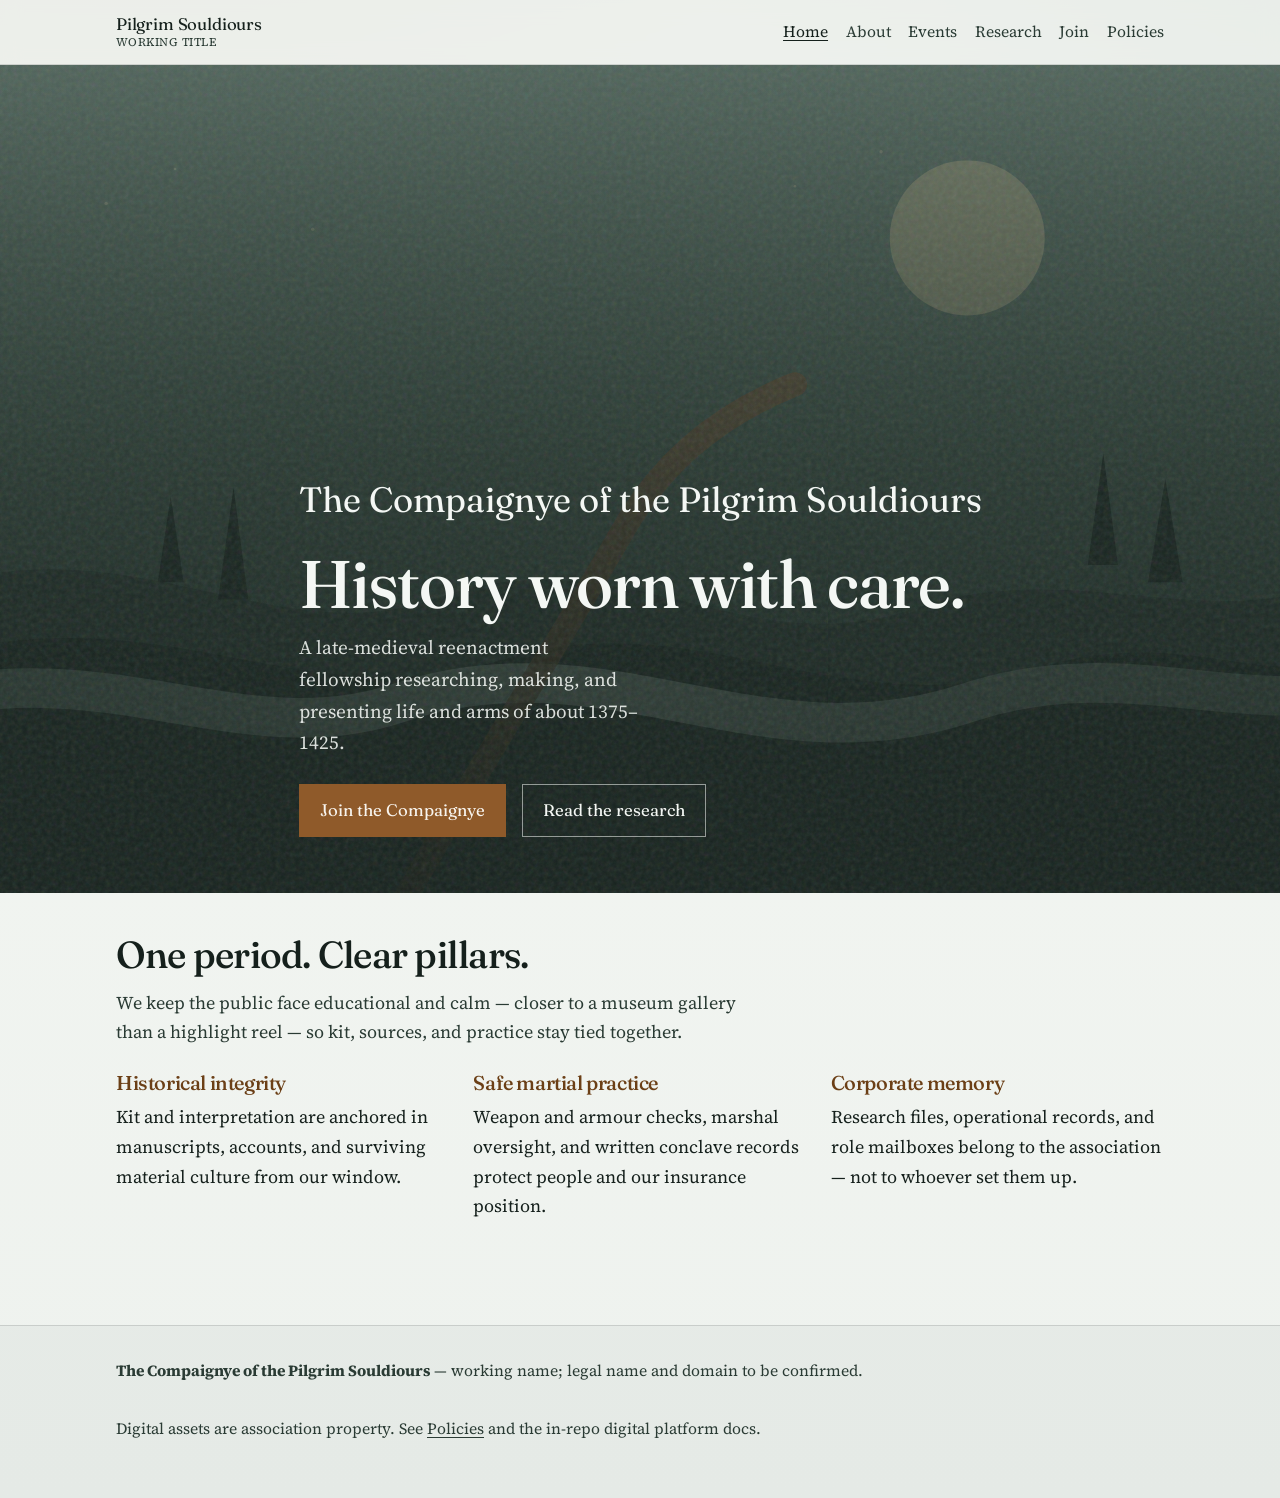
==== index.html @ b8f185d5 "Initial scaffold for Pilgrim Souldiours public site and digital platform. Adds a museum-style static" ====
<!DOCTYPE html>
<html lang="en-AU">
<head>
  <meta charset="utf-8">
  <meta name="viewport" content="width=device-width, initial-scale=1">
  <title>The Compaignye of the Pilgrim Souldiours</title>
  <meta name="description" content="Late medieval living history focused on 1375–1425. Historical integrity, safe martial practice, and a shared research library.">
  <link rel="preconnect" href="https://fonts.googleapis.com">
  <link rel="preconnect" href="https://fonts.gstatic.com" crossorigin>
  <link href="https://fonts.googleapis.com/css2?family=Fraunces:opsz,wght@9..144,500;9..144,600&family=Source+Serif+4:opsz,wght@8..60,400;8..60,600&display=swap" rel="stylesheet">
  <link rel="stylesheet" href="assets/css/styles.css">
</head>
<body>
  <header class="site-header">
    <div class="nav-inner">
      <a class="brand" href="index.html">Pilgrim Souldiours<span>Working title</span></a>
      <button class="nav-toggle" type="button" aria-expanded="false" aria-controls="site-nav">Menu</button>
      <nav class="site-nav" id="site-nav" aria-label="Primary">
        <a href="index.html" aria-current="page">Home</a>
        <a href="about.html">About</a>
        <a href="events.html">Events</a>
        <a href="research.html">Research</a>
        <a href="join.html">Join</a>
        <a href="policies.html">Policies</a>
      </nav>
    </div>
  </header>

  <main>
    <section class="hero" aria-label="Introduction">
      <div class="hero-media" role="img" aria-label="Stylised dusk landscape of road and river"></div>
      <div class="hero-grain" aria-hidden="true"></div>
      <div class="hero-content">
        <p class="brand-mark">The Compaignye of the Pilgrim Souldiours</p>
        <h1>History worn with care.</h1>
        <p class="lede">A late-medieval reenactment fellowship researching, making, and presenting life and arms of about 1375–1425.</p>
        <div class="cta-row">
          <a class="button button-primary" href="join.html">Join the Compaignye</a>
          <a class="button button-ghost" href="research.html">Read the research</a>
        </div>
      </div>
    </section>

    <section class="section">
      <h2>One period. Clear pillars.</h2>
      <p class="section-intro">We keep the public face educational and calm — closer to a museum gallery than a highlight reel — so kit, sources, and practice stay tied together.</p>
      <div class="pillars">
        <article class="pillar">
          <h3>Historical integrity</h3>
          <p>Kit and interpretation are anchored in manuscripts, accounts, and surviving material culture from our window.</p>
        </article>
        <article class="pillar">
          <h3>Safe martial practice</h3>
          <p>Weapon and armour checks, marshal oversight, and written conclave records protect people and our insurance position.</p>
        </article>
        <article class="pillar">
          <h3>Corporate memory</h3>
          <p>Research files, operational records, and role mailboxes belong to the association — not to whoever set them up.</p>
        </article>
      </div>
    </section>
  </main>

  <footer class="site-footer">
    <div class="footer-inner">
      <p><strong>The Compaignye of the Pilgrim Souldiours</strong> — working name; legal name and domain to be confirmed.</p>
      <p>Digital assets are association property. See <a href="policies.html">Policies</a> and the in-repo digital platform docs.</p>
    </div>
  </footer>
  <script src="assets/js/nav.js"></script>
</body>
</html>
---- assets/css/styles.css ----
/* The Compaignye of the Pilgrim Souldiours — public site */

:root {
  --ink: #15201c;
  --ink-soft: #2a3b34;
  --mist: #c5cfc8;
  --field: #e6ece8;
  --parchment: #f2f5f1;
  --copper: #8f5a2a;
  --copper-deep: #6b3f16;
  --sage: #4a6b5a;
  --line: rgba(21, 32, 28, 0.14);
  --shadow: rgba(21, 32, 28, 0.18);
  --font-display: "Fraunces", "Palatino Linotype", Palatino, serif;
  --font-body: "Source Serif 4", "Iowan Old Style", "Palatino Linotype", Palatino, serif;
  --max: 68rem;
  --ease: cubic-bezier(0.22, 1, 0.36, 1);
}

*,
*::before,
*::after {
  box-sizing: border-box;
}

html {
  scroll-behavior: smooth;
}

body {
  margin: 0;
  color: var(--ink);
  font-family: var(--font-body);
  font-size: 1.125rem;
  line-height: 1.65;
  background:
    radial-gradient(ellipse 120% 80% at 10% -10%, rgba(143, 90, 42, 0.12), transparent 55%),
    radial-gradient(ellipse 90% 60% at 100% 0%, rgba(74, 107, 90, 0.16), transparent 50%),
    linear-gradient(180deg, #d8e0da 0%, var(--parchment) 38%, #eef2ee 100%);
  min-height: 100vh;
}

img {
  max-width: 100%;
  display: block;
}

a {
  color: var(--copper-deep);
  text-underline-offset: 0.18em;
}

a:hover {
  color: var(--ink);
}

h1,
h2,
h3 {
  font-family: var(--font-display);
  font-weight: 500;
  line-height: 1.15;
  letter-spacing: -0.02em;
}

h1 {
  font-size: clamp(2.4rem, 6vw, 4.2rem);
  margin: 0 0 0.6rem;
}

h2 {
  font-size: clamp(1.7rem, 3.5vw, 2.35rem);
  margin: 0 0 0.75rem;
}

h3 {
  font-size: 1.25rem;
  margin: 0 0 0.5rem;
}

p {
  margin: 0 0 1rem;
}

.site-header {
  position: sticky;
  top: 0;
  z-index: 20;
  backdrop-filter: blur(10px);
  background: rgba(242, 245, 241, 0.82);
  border-bottom: 1px solid var(--line);
}

.nav-inner {
  max-width: var(--max);
  margin: 0 auto;
  padding: 0.85rem 1.25rem;
  display: flex;
  align-items: center;
  justify-content: space-between;
  gap: 1rem;
}

.brand {
  font-family: var(--font-display);
  font-size: 1.05rem;
  color: var(--ink);
  text-decoration: none;
  letter-spacing: -0.01em;
  max-width: 14rem;
  line-height: 1.2;
}

.brand span {
  display: block;
  font-size: 0.72rem;
  font-family: var(--font-body);
  color: var(--ink-soft);
  letter-spacing: 0.04em;
  text-transform: uppercase;
  margin-top: 0.15rem;
}

.nav-toggle {
  display: none;
  border: 1px solid var(--line);
  background: transparent;
  color: var(--ink);
  padding: 0.4rem 0.7rem;
  font: inherit;
  cursor: pointer;
}

.site-nav {
  display: flex;
  flex-wrap: wrap;
  gap: 0.35rem 1.1rem;
}

.site-nav a {
  color: var(--ink-soft);
  text-decoration: none;
  font-size: 0.98rem;
}

.site-nav a:hover,
.site-nav a[aria-current="page"] {
  color: var(--ink);
  text-decoration: underline;
}

.hero {
  position: relative;
  min-height: min(92vh, 52rem);
  display: grid;
  align-items: end;
  overflow: hidden;
  isolation: isolate;
}

.hero-media {
  position: absolute;
  inset: 0;
  z-index: -2;
  background:
    linear-gradient(180deg, rgba(21, 32, 28, 0.15) 0%, rgba(21, 32, 28, 0.55) 55%, rgba(21, 32, 28, 0.82) 100%),
    url("../images/hero-field.svg") center / cover no-repeat,
    #2a3b34;
  transform: scale(1.04);
  animation: hero-drift 18s var(--ease) infinite alternate;
}

.hero-grain {
  position: absolute;
  inset: 0;
  z-index: -1;
  opacity: 0.22;
  background-image: url("data:image/svg+xml,%3Csvg viewBox='0 0 200 200' xmlns='http://www.w3.org/2000/svg'%3E%3Cfilter id='n'%3E%3CfeTurbulence type='fractalNoise' baseFrequency='0.85' numOctaves='3' stitchTiles='stitch'/%3E%3C/filter%3E%3Crect width='100%25' height='100%25' filter='url(%23n)' opacity='0.55'/%3E%3C/svg%3E");
  pointer-events: none;
}

.hero-content {
  max-width: var(--max);
  margin: 0 auto;
  padding: 5rem 1.25rem 3.5rem;
  color: #f4f7f4;
}

.hero-content .brand-mark {
  font-family: var(--font-display);
  font-size: clamp(1.6rem, 3.2vw, 2.2rem);
  margin: 0 0 1rem;
  opacity: 0;
  animation: rise 0.9s var(--ease) 0.15s forwards;
}

.hero-content h1 {
  max-width: 16ch;
  opacity: 0;
  animation: rise 0.9s var(--ease) 0.3s forwards;
}

.hero-content .lede {
  max-width: 34ch;
  font-size: 1.2rem;
  color: rgba(244, 247, 244, 0.88);
  opacity: 0;
  animation: rise 0.9s var(--ease) 0.45s forwards;
}

.cta-row {
  display: flex;
  flex-wrap: wrap;
  gap: 0.75rem 1rem;
  margin-top: 1.6rem;
  opacity: 0;
  animation: rise 0.9s var(--ease) 0.6s forwards;
}

.button {
  display: inline-block;
  padding: 0.7rem 1.25rem;
  border: 1px solid transparent;
  text-decoration: none;
  font-family: var(--font-display);
  font-size: 1.05rem;
  transition: transform 0.25s var(--ease), background 0.25s var(--ease), color 0.25s var(--ease);
}

.button:hover {
  transform: translateY(-2px);
}

.button-primary {
  background: var(--copper);
  color: #f8f4ee;
}

.button-primary:hover {
  background: #a46830;
  color: #fff;
}

.button-ghost {
  border-color: rgba(244, 247, 244, 0.55);
  color: #f4f7f4;
}

.button-ghost:hover {
  background: rgba(244, 247, 244, 0.1);
  color: #fff;
}

.page-hero {
  max-width: var(--max);
  margin: 0 auto;
  padding: 3.5rem 1.25rem 1.5rem;
}

.page-hero h1 {
  max-width: 18ch;
}

.page-hero .lede {
  max-width: 42ch;
  color: var(--ink-soft);
  font-size: 1.2rem;
}

.section {
  max-width: var(--max);
  margin: 0 auto;
  padding: 2.5rem 1.25rem;
}

.section + .section {
  border-top: 1px solid var(--line);
}

.section-intro {
  max-width: 40rem;
  color: var(--ink-soft);
}

.split {
  display: grid;
  gap: 2rem;
}

@media (min-width: 800px) {
  .split {
    grid-template-columns: 1.1fr 0.9fr;
    align-items: start;
  }
}

.timeline {
  list-style: none;
  margin: 0;
  padding: 0;
  border-left: 2px solid var(--mist);
}

.timeline li {
  position: relative;
  padding: 0 0 1.5rem 1.25rem;
}

.timeline li::before {
  content: "";
  position: absolute;
  left: -0.4rem;
  top: 0.35rem;
  width: 0.65rem;
  height: 0.65rem;
  border-radius: 50%;
  background: var(--copper);
}

.timeline strong {
  display: block;
  font-family: var(--font-display);
  font-weight: 500;
  margin-bottom: 0.25rem;
}

.research-list {
  list-style: none;
  margin: 0;
  padding: 0;
  display: grid;
  gap: 1.5rem;
}

.research-list li {
  padding-top: 1.25rem;
  border-top: 1px solid var(--line);
}

.research-list h3 {
  font-size: 1.4rem;
}

.research-list .source {
  font-size: 0.95rem;
  color: var(--sage);
  font-style: italic;
}

.event-list {
  list-style: none;
  margin: 0;
  padding: 0;
}

.event-list li {
  display: grid;
  gap: 0.35rem 1.5rem;
  padding: 1.25rem 0;
  border-top: 1px solid var(--line);
}

@media (min-width: 700px) {
  .event-list li {
    grid-template-columns: 8rem 1fr;
  }
}

.event-date {
  font-family: var(--font-display);
  color: var(--copper-deep);
  letter-spacing: 0.02em;
}

.form-note {
  background: rgba(74, 107, 90, 0.08);
  border-left: 3px solid var(--sage);
  padding: 1rem 1.15rem;
  margin: 1.5rem 0;
}

.contact-list {
  list-style: none;
  margin: 1.5rem 0 0;
  padding: 0;
}

.contact-list li {
  padding: 0.75rem 0;
  border-top: 1px solid var(--line);
}

.contact-list strong {
  display: block;
  font-family: var(--font-display);
  font-weight: 500;
}

.site-footer {
  margin-top: 3rem;
  border-top: 1px solid var(--line);
  background: rgba(21, 32, 28, 0.04);
}

.footer-inner {
  max-width: var(--max);
  margin: 0 auto;
  padding: 2rem 1.25rem 2.5rem;
  display: grid;
  gap: 1rem;
  color: var(--ink-soft);
  font-size: 0.98rem;
}

.footer-inner a {
  color: var(--ink-soft);
}

.muted {
  color: var(--ink-soft);
}

.pillars {
  display: grid;
  gap: 1.5rem;
  margin-top: 1.5rem;
}

@media (min-width: 700px) {
  .pillars {
    grid-template-columns: repeat(3, 1fr);
  }
}

.pillar h3 {
  color: var(--copper-deep);
}

@keyframes rise {
  from {
    opacity: 0;
    transform: translateY(1.1rem);
  }
  to {
    opacity: 1;
    transform: translateY(0);
  }
}

@keyframes hero-drift {
  from {
    transform: scale(1.04) translate3d(0, 0, 0);
  }
  to {
    transform: scale(1.08) translate3d(-1.5%, -1%, 0);
  }
}

@media (max-width: 760px) {
  .nav-toggle {
    display: inline-block;
  }

  .site-nav {
    display: none;
    width: 100%;
    flex-direction: column;
    padding-bottom: 0.5rem;
  }

  .site-header.is-open .site-nav {
    display: flex;
  }

  .nav-inner {
    flex-wrap: wrap;
  }
}

@media (prefers-reduced-motion: reduce) {
  *,
  *::before,
  *::after {
    animation: none !important;
    transition: none !important;
  }

  .hero-media {
    transform: none;
  }

  .hero-content .brand-mark,
  .hero-content h1,
  .hero-content .lede,
  .cta-row {
    opacity: 1;
  }
}
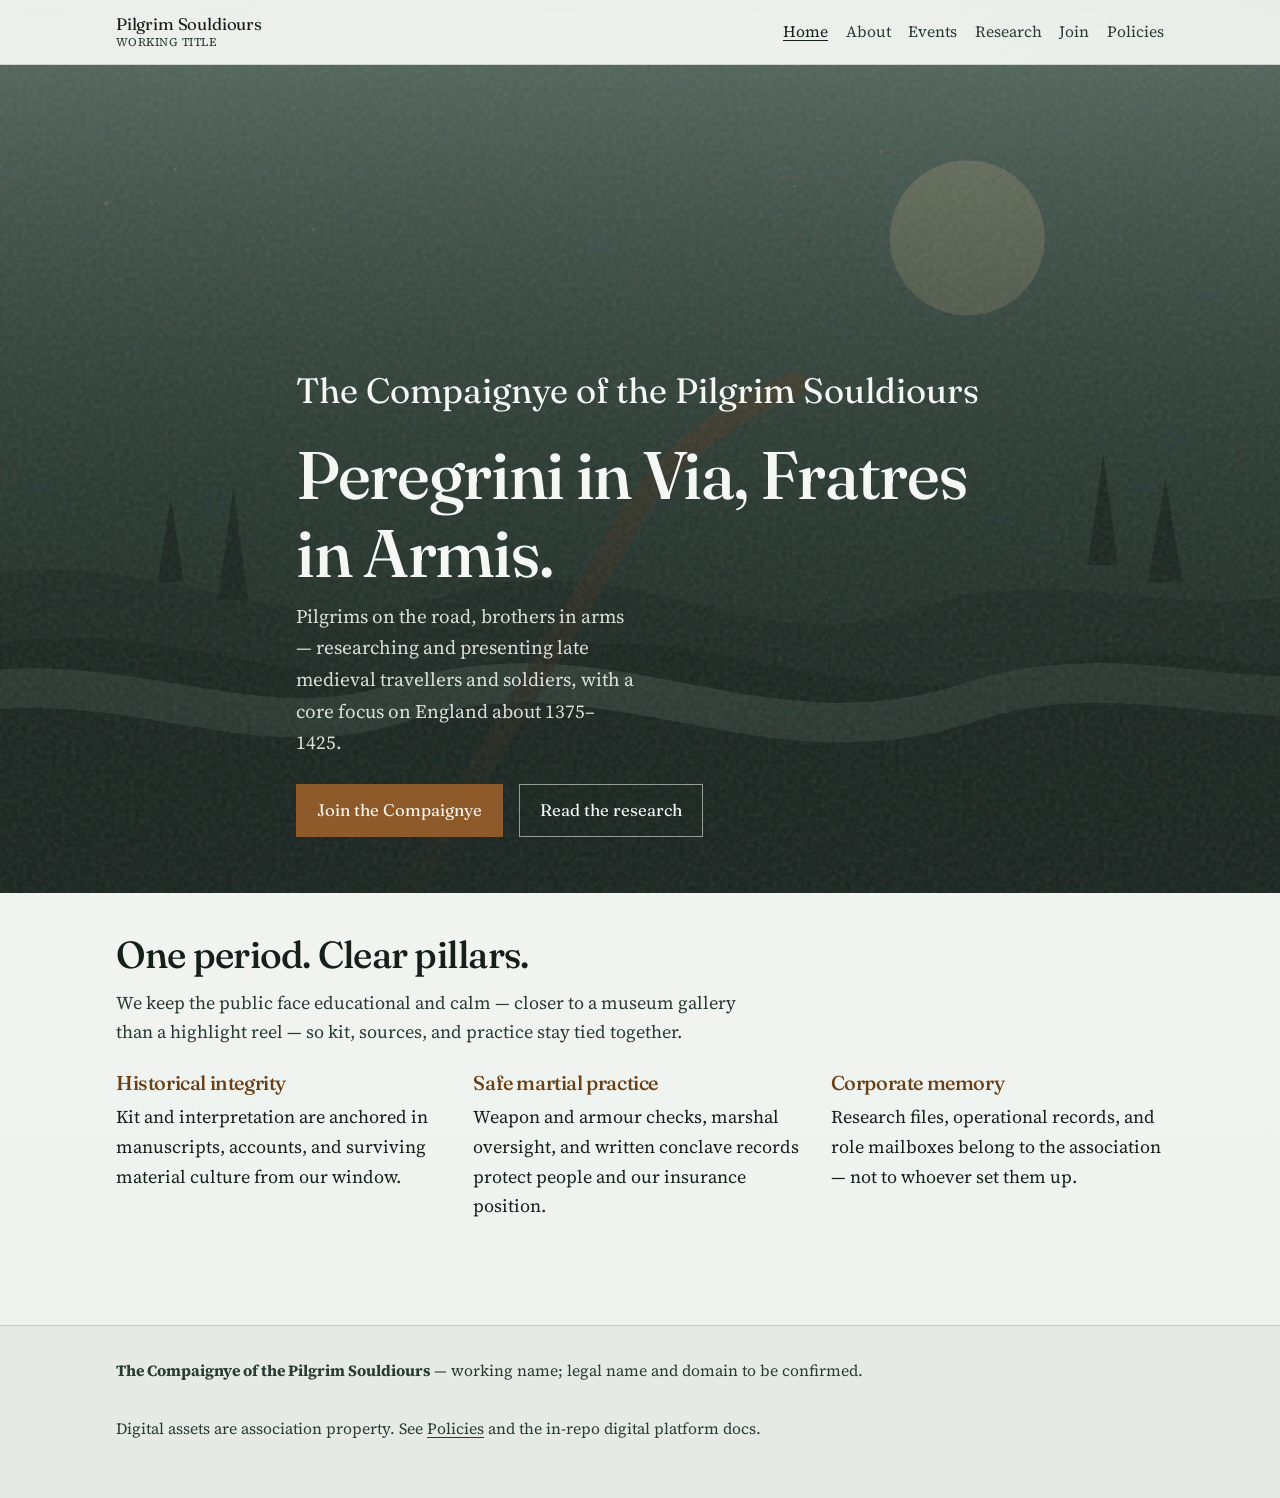
==== commit d8ca6d14: "Lodge foundational charter, rules, and by-law drafts in the repo. Wire Policies and About to the PDF" ====
--- a/index.html
+++ b/index.html
@@ -32,8 +32,8 @@
       <div class="hero-grain" aria-hidden="true"></div>
       <div class="hero-content">
         <p class="brand-mark">The Compaignye of the Pilgrim Souldiours</p>
-        <h1>History worn with care.</h1>
-        <p class="lede">A late-medieval reenactment fellowship researching, making, and presenting life and arms of about 1375–1425.</p>
+        <h1>Peregrini in Via, Fratres in Armis.</h1>
+        <p class="lede">Pilgrims on the road, brothers in arms — researching and presenting late medieval travellers and soldiers, with a core focus on England about 1375–1425.</p>
         <div class="cta-row">
           <a class="button button-primary" href="join.html">Join the Compaignye</a>
           <a class="button button-ghost" href="research.html">Read the research</a>
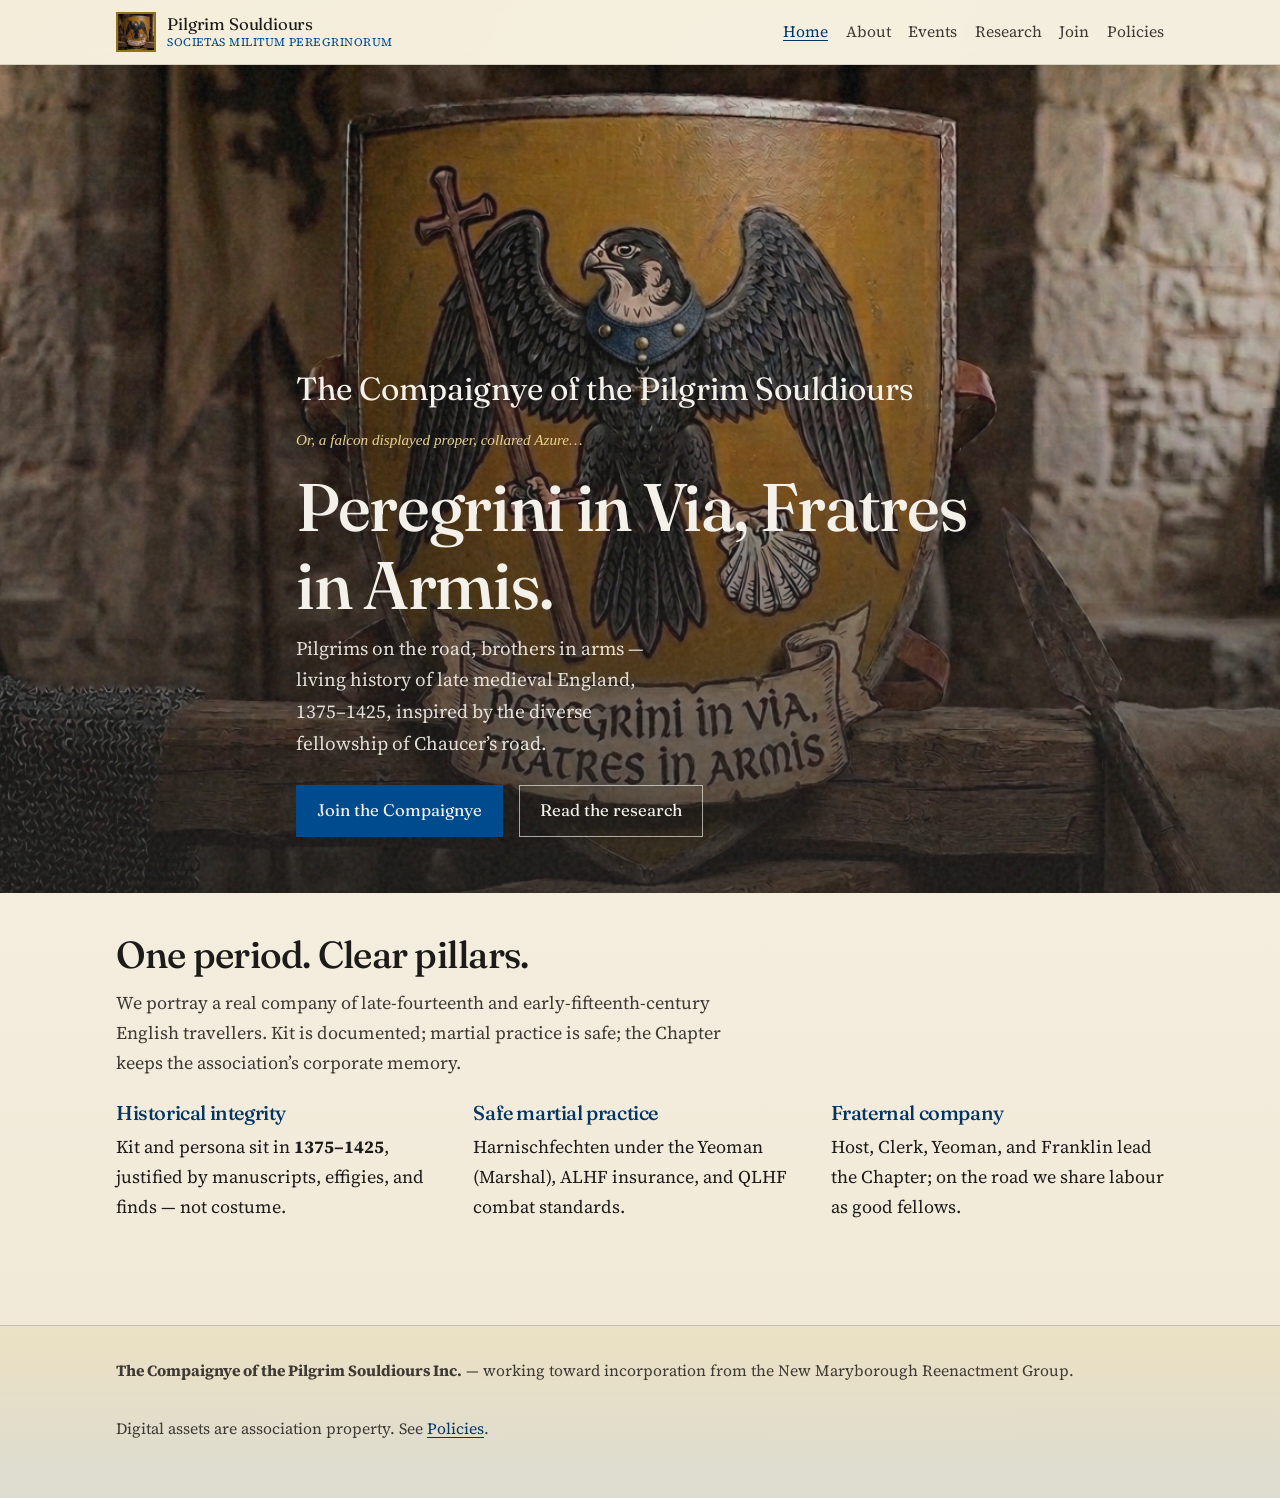
==== commit a2c0bd73: "Refresh site from revised Drive docs and heraldic arms palette. Replace foundational documents, adop" ====
--- a/index.html
+++ b/index.html
@@ -4,7 +4,7 @@
   <meta charset="utf-8">
   <meta name="viewport" content="width=device-width, initial-scale=1">
   <title>The Compaignye of the Pilgrim Souldiours</title>
-  <meta name="description" content="Late medieval living history focused on 1375–1425. Historical integrity, safe martial practice, and a shared research library.">
+  <meta name="description" content="Living history of late medieval England, 1375–1425. Peregrini in Via, Fratres in Armis.">
   <link rel="preconnect" href="https://fonts.googleapis.com">
   <link rel="preconnect" href="https://fonts.gstatic.com" crossorigin>
   <link href="https://fonts.googleapis.com/css2?family=Fraunces:opsz,wght@9..144,500;9..144,600&family=Source+Serif+4:opsz,wght@8..60,400;8..60,600&display=swap" rel="stylesheet">
@@ -13,7 +13,10 @@
 <body>
   <header class="site-header">
     <div class="nav-inner">
-      <a class="brand" href="index.html">Pilgrim Souldiours<span>Working title</span></a>
+      <a class="brand" href="index.html">
+        <img class="brand-arms" src="assets/images/arms-heater-shield.jpeg" alt="">
+        <span class="brand-text">Pilgrim Souldiours<span>Societas Militum Peregrinorum</span></span>
+      </a>
       <button class="nav-toggle" type="button" aria-expanded="false" aria-controls="site-nav">Menu</button>
       <nav class="site-nav" id="site-nav" aria-label="Primary">
         <a href="index.html" aria-current="page">Home</a>
@@ -28,12 +31,13 @@
 
   <main>
     <section class="hero" aria-label="Introduction">
-      <div class="hero-media" role="img" aria-label="Stylised dusk landscape of road and river"></div>
+      <div class="hero-media" role="img" aria-label="Heater shield of the Compaignye: gold field with a peregrine falcon proper, blue collar, pilgrim staff and scallop"></div>
       <div class="hero-grain" aria-hidden="true"></div>
       <div class="hero-content">
         <p class="brand-mark">The Compaignye of the Pilgrim Souldiours</p>
+        <p class="blazon">Or, a falcon displayed proper, collared Azure…</p>
         <h1>Peregrini in Via, Fratres in Armis.</h1>
-        <p class="lede">Pilgrims on the road, brothers in arms — researching and presenting late medieval travellers and soldiers, with a core focus on England about 1375–1425.</p>
+        <p class="lede">Pilgrims on the road, brothers in arms — living history of late medieval England, 1375–1425, inspired by the diverse fellowship of Chaucer’s road.</p>
         <div class="cta-row">
           <a class="button button-primary" href="join.html">Join the Compaignye</a>
           <a class="button button-ghost" href="research.html">Read the research</a>
@@ -43,19 +47,19 @@
 
     <section class="section">
       <h2>One period. Clear pillars.</h2>
-      <p class="section-intro">We keep the public face educational and calm — closer to a museum gallery than a highlight reel — so kit, sources, and practice stay tied together.</p>
+      <p class="section-intro">We portray a real company of late-fourteenth and early-fifteenth-century English travellers. Kit is documented; martial practice is safe; the Chapter keeps the association’s corporate memory.</p>
       <div class="pillars">
         <article class="pillar">
           <h3>Historical integrity</h3>
-          <p>Kit and interpretation are anchored in manuscripts, accounts, and surviving material culture from our window.</p>
+          <p>Kit and persona sit in <strong>1375–1425</strong>, justified by manuscripts, effigies, and finds — not costume.</p>
         </article>
         <article class="pillar">
           <h3>Safe martial practice</h3>
-          <p>Weapon and armour checks, marshal oversight, and written conclave records protect people and our insurance position.</p>
+          <p>Harnischfechten under the Yeoman (Marshal), ALHF insurance, and QLHF combat standards.</p>
         </article>
         <article class="pillar">
-          <h3>Corporate memory</h3>
-          <p>Research files, operational records, and role mailboxes belong to the association — not to whoever set them up.</p>
+          <h3>Fraternal company</h3>
+          <p>Host, Clerk, Yeoman, and Franklin lead the Chapter; on the road we share labour as good fellows.</p>
         </article>
       </div>
     </section>
@@ -63,8 +67,8 @@
 
   <footer class="site-footer">
     <div class="footer-inner">
-      <p><strong>The Compaignye of the Pilgrim Souldiours</strong> — working name; legal name and domain to be confirmed.</p>
-      <p>Digital assets are association property. See <a href="policies.html">Policies</a> and the in-repo digital platform docs.</p>
+      <p><strong>The Compaignye of the Pilgrim Souldiours Inc.</strong> — working toward incorporation from the New Maryborough Reenactment Group.</p>
+      <p>Digital assets are association property. See <a href="policies.html">Policies</a>.</p>
     </div>
   </footer>
   <script src="assets/js/nav.js"></script>
--- a/assets/css/styles.css
+++ b/assets/css/styles.css
@@ -1,16 +1,22 @@
-/* The Compaignye of the Pilgrim Souldiours — public site */
+/* The Compaignye of the Pilgrim Souldiours — heraldic palette from the group arms */
 
 :root {
-  --ink: #15201c;
-  --ink-soft: #2a3b34;
-  --mist: #c5cfc8;
-  --field: #e6ece8;
-  --parchment: #f2f5f1;
-  --copper: #8f5a2a;
-  --copper-deep: #6b3f16;
-  --sage: #4a6b5a;
-  --line: rgba(21, 32, 28, 0.14);
-  --shadow: rgba(21, 32, 28, 0.18);
+  /* Arms: Or field, falcon proper, collar Azure */
+  --gold: #c5a028;
+  --gold-deep: #8f7318;
+  --gold-soft: #e6d28a;
+  --gold-wash: #f3e8c4;
+  --collar: #004b8d;
+  --collar-deep: #003566;
+  --collar-soft: #2a6fad;
+  --ink: #1c1b19;
+  --ink-soft: #3d3a34;
+  --stone: #d8d2c6;
+  --parchment: #f6f0e2;
+  --falcon: #2b2b2b;
+  --shell: #f4f1ea;
+  --line: rgba(28, 27, 25, 0.14);
+  --shadow: rgba(28, 27, 25, 0.22);
   --font-display: "Fraunces", "Palatino Linotype", Palatino, serif;
   --font-body: "Source Serif 4", "Iowan Old Style", "Palatino Linotype", Palatino, serif;
   --max: 68rem;
@@ -34,9 +40,9 @@
   font-size: 1.125rem;
   line-height: 1.65;
   background:
-    radial-gradient(ellipse 120% 80% at 10% -10%, rgba(143, 90, 42, 0.12), transparent 55%),
-    radial-gradient(ellipse 90% 60% at 100% 0%, rgba(74, 107, 90, 0.16), transparent 50%),
-    linear-gradient(180deg, #d8e0da 0%, var(--parchment) 38%, #eef2ee 100%);
+    radial-gradient(ellipse 100% 70% at 0% 0%, rgba(197, 160, 40, 0.28), transparent 55%),
+    radial-gradient(ellipse 80% 50% at 100% 10%, rgba(0, 75, 141, 0.12), transparent 50%),
+    linear-gradient(180deg, var(--gold-wash) 0%, var(--parchment) 42%, #efe8d6 100%);
   min-height: 100vh;
 }
 
@@ -46,12 +52,12 @@
 }
 
 a {
-  color: var(--copper-deep);
+  color: var(--collar);
   text-underline-offset: 0.18em;
 }
 
 a:hover {
-  color: var(--ink);
+  color: var(--collar-deep);
 }
 
 h1,
@@ -87,14 +93,14 @@
   top: 0;
   z-index: 20;
   backdrop-filter: blur(10px);
-  background: rgba(242, 245, 241, 0.82);
+  background: rgba(246, 240, 226, 0.9);
   border-bottom: 1px solid var(--line);
 }
 
 .nav-inner {
   max-width: var(--max);
   margin: 0 auto;
-  padding: 0.85rem 1.25rem;
+  padding: 0.75rem 1.25rem;
   display: flex;
   align-items: center;
   justify-content: space-between;
@@ -102,20 +108,33 @@
 }
 
 .brand {
+  display: flex;
+  align-items: center;
+  gap: 0.7rem;
   font-family: var(--font-display);
   font-size: 1.05rem;
   color: var(--ink);
   text-decoration: none;
   letter-spacing: -0.01em;
-  max-width: 14rem;
   line-height: 1.2;
-}
-
-.brand span {
+  max-width: 18rem;
+}
+
+.brand-arms {
+  width: 2.5rem;
+  height: 2.5rem;
+  object-fit: cover;
+  object-position: center 35%;
+  border: 2px solid var(--gold-deep);
+  flex-shrink: 0;
+  background: var(--gold);
+}
+
+.brand-text span {
   display: block;
   font-size: 0.72rem;
   font-family: var(--font-body);
-  color: var(--ink-soft);
+  color: var(--collar);
   letter-spacing: 0.04em;
   text-transform: uppercase;
   margin-top: 0.15rem;
@@ -145,7 +164,7 @@
 
 .site-nav a:hover,
 .site-nav a[aria-current="page"] {
-  color: var(--ink);
+  color: var(--collar-deep);
   text-decoration: underline;
 }
 
@@ -163,18 +182,18 @@
   inset: 0;
   z-index: -2;
   background:
-    linear-gradient(180deg, rgba(21, 32, 28, 0.15) 0%, rgba(21, 32, 28, 0.55) 55%, rgba(21, 32, 28, 0.82) 100%),
-    url("../images/hero-field.svg") center / cover no-repeat,
-    #2a3b34;
-  transform: scale(1.04);
-  animation: hero-drift 18s var(--ease) infinite alternate;
+    linear-gradient(180deg, rgba(28, 27, 25, 0.12) 0%, rgba(28, 27, 25, 0.35) 45%, rgba(28, 27, 25, 0.78) 100%),
+    url("../images/arms-heater-shield.jpeg") center 40% / cover no-repeat,
+    var(--gold);
+  transform: scale(1.03);
+  animation: hero-drift 20s var(--ease) infinite alternate;
 }
 
 .hero-grain {
   position: absolute;
   inset: 0;
   z-index: -1;
-  opacity: 0.22;
+  opacity: 0.18;
   background-image: url("data:image/svg+xml,%3Csvg viewBox='0 0 200 200' xmlns='http://www.w3.org/2000/svg'%3E%3Cfilter id='n'%3E%3CfeTurbulence type='fractalNoise' baseFrequency='0.85' numOctaves='3' stitchTiles='stitch'/%3E%3C/filter%3E%3Crect width='100%25' height='100%25' filter='url(%23n)' opacity='0.55'/%3E%3C/svg%3E");
   pointer-events: none;
 }
@@ -183,15 +202,25 @@
   max-width: var(--max);
   margin: 0 auto;
   padding: 5rem 1.25rem 3.5rem;
-  color: #f4f7f4;
+  color: var(--shell);
 }
 
 .hero-content .brand-mark {
   font-family: var(--font-display);
-  font-size: clamp(1.6rem, 3.2vw, 2.2rem);
-  margin: 0 0 1rem;
+  font-size: clamp(1.45rem, 3vw, 2rem);
+  margin: 0 0 0.75rem;
   opacity: 0;
   animation: rise 0.9s var(--ease) 0.15s forwards;
+}
+
+.hero-content .blazon {
+  font-size: 0.95rem;
+  font-style: italic;
+  color: var(--gold-soft);
+  max-width: 46ch;
+  margin-bottom: 1rem;
+  opacity: 0;
+  animation: rise 0.9s var(--ease) 0.22s forwards;
 }
 
 .hero-content h1 {
@@ -201,9 +230,9 @@
 }
 
 .hero-content .lede {
-  max-width: 34ch;
+  max-width: 36ch;
   font-size: 1.2rem;
-  color: rgba(244, 247, 244, 0.88);
+  color: rgba(244, 241, 234, 0.9);
   opacity: 0;
   animation: rise 0.9s var(--ease) 0.45s forwards;
 }
@@ -224,7 +253,7 @@
   text-decoration: none;
   font-family: var(--font-display);
   font-size: 1.05rem;
-  transition: transform 0.25s var(--ease), background 0.25s var(--ease), color 0.25s var(--ease);
+  transition: transform 0.25s var(--ease), background 0.25s var(--ease), color 0.25s var(--ease), border-color 0.25s var(--ease);
 }
 
 .button:hover {
@@ -232,22 +261,22 @@
 }
 
 .button-primary {
-  background: var(--copper);
-  color: #f8f4ee;
+  background: var(--collar);
+  color: #f7f4ee;
 }
 
 .button-primary:hover {
-  background: #a46830;
+  background: var(--collar-soft);
   color: #fff;
 }
 
 .button-ghost {
-  border-color: rgba(244, 247, 244, 0.55);
-  color: #f4f7f4;
+  border-color: rgba(244, 241, 234, 0.65);
+  color: var(--shell);
 }
 
 .button-ghost:hover {
-  background: rgba(244, 247, 244, 0.1);
+  background: rgba(244, 241, 234, 0.12);
   color: #fff;
 }
 
@@ -294,11 +323,31 @@
   }
 }
 
+.arms-panel {
+  margin: 0;
+}
+
+.arms-panel img {
+  width: 100%;
+  max-width: 22rem;
+  margin-inline: auto;
+  border: 3px solid var(--gold-deep);
+  box-shadow: 0 18px 40px var(--shadow);
+}
+
+.arms-panel figcaption {
+  margin-top: 0.75rem;
+  font-size: 0.95rem;
+  color: var(--ink-soft);
+  font-style: italic;
+  text-align: center;
+}
+
 .timeline {
   list-style: none;
   margin: 0;
   padding: 0;
-  border-left: 2px solid var(--mist);
+  border-left: 2px solid var(--gold-soft);
 }
 
 .timeline li {
@@ -314,7 +363,8 @@
   width: 0.65rem;
   height: 0.65rem;
   border-radius: 50%;
-  background: var(--copper);
+  background: var(--collar);
+  box-shadow: 0 0 0 2px var(--gold-soft);
 }
 
 .timeline strong {
@@ -324,7 +374,8 @@
   margin-bottom: 0.25rem;
 }
 
-.research-list {
+.research-list,
+.doc-list {
   list-style: none;
   margin: 0;
   padding: 0;
@@ -332,18 +383,21 @@
   gap: 1.5rem;
 }
 
-.research-list li {
+.research-list li,
+.doc-list li {
   padding-top: 1.25rem;
   border-top: 1px solid var(--line);
 }
 
-.research-list h3 {
-  font-size: 1.4rem;
-}
-
-.research-list .source {
+.research-list h3,
+.doc-list h3 {
+  font-size: 1.35rem;
+}
+
+.research-list .source,
+.doc-list .meta {
   font-size: 0.95rem;
-  color: var(--sage);
+  color: var(--collar);
   font-style: italic;
 }
 
@@ -368,13 +422,13 @@
 
 .event-date {
   font-family: var(--font-display);
-  color: var(--copper-deep);
+  color: var(--collar-deep);
   letter-spacing: 0.02em;
 }
 
 .form-note {
-  background: rgba(74, 107, 90, 0.08);
-  border-left: 3px solid var(--sage);
+  background: rgba(0, 75, 141, 0.07);
+  border-left: 3px solid var(--collar);
   padding: 1rem 1.15rem;
   margin: 1.5rem 0;
 }
@@ -399,7 +453,7 @@
 .site-footer {
   margin-top: 3rem;
   border-top: 1px solid var(--line);
-  background: rgba(21, 32, 28, 0.04);
+  background: linear-gradient(180deg, rgba(197, 160, 40, 0.12), rgba(0, 75, 141, 0.08));
 }
 
 .footer-inner {
@@ -413,7 +467,7 @@
 }
 
 .footer-inner a {
-  color: var(--ink-soft);
+  color: var(--collar-deep);
 }
 
 .muted {
@@ -433,7 +487,7 @@
 }
 
 .pillar h3 {
-  color: var(--copper-deep);
+  color: var(--collar-deep);
 }
 
 @keyframes rise {
@@ -449,10 +503,10 @@
 
 @keyframes hero-drift {
   from {
-    transform: scale(1.04) translate3d(0, 0, 0);
+    transform: scale(1.03) translate3d(0, 0, 0);
   }
   to {
-    transform: scale(1.08) translate3d(-1.5%, -1%, 0);
+    transform: scale(1.07) translate3d(-1.2%, -0.8%, 0);
   }
 }
 
@@ -490,6 +544,7 @@
   }
 
   .hero-content .brand-mark,
+  .hero-content .blazon,
   .hero-content h1,
   .hero-content .lede,
   .cta-row {
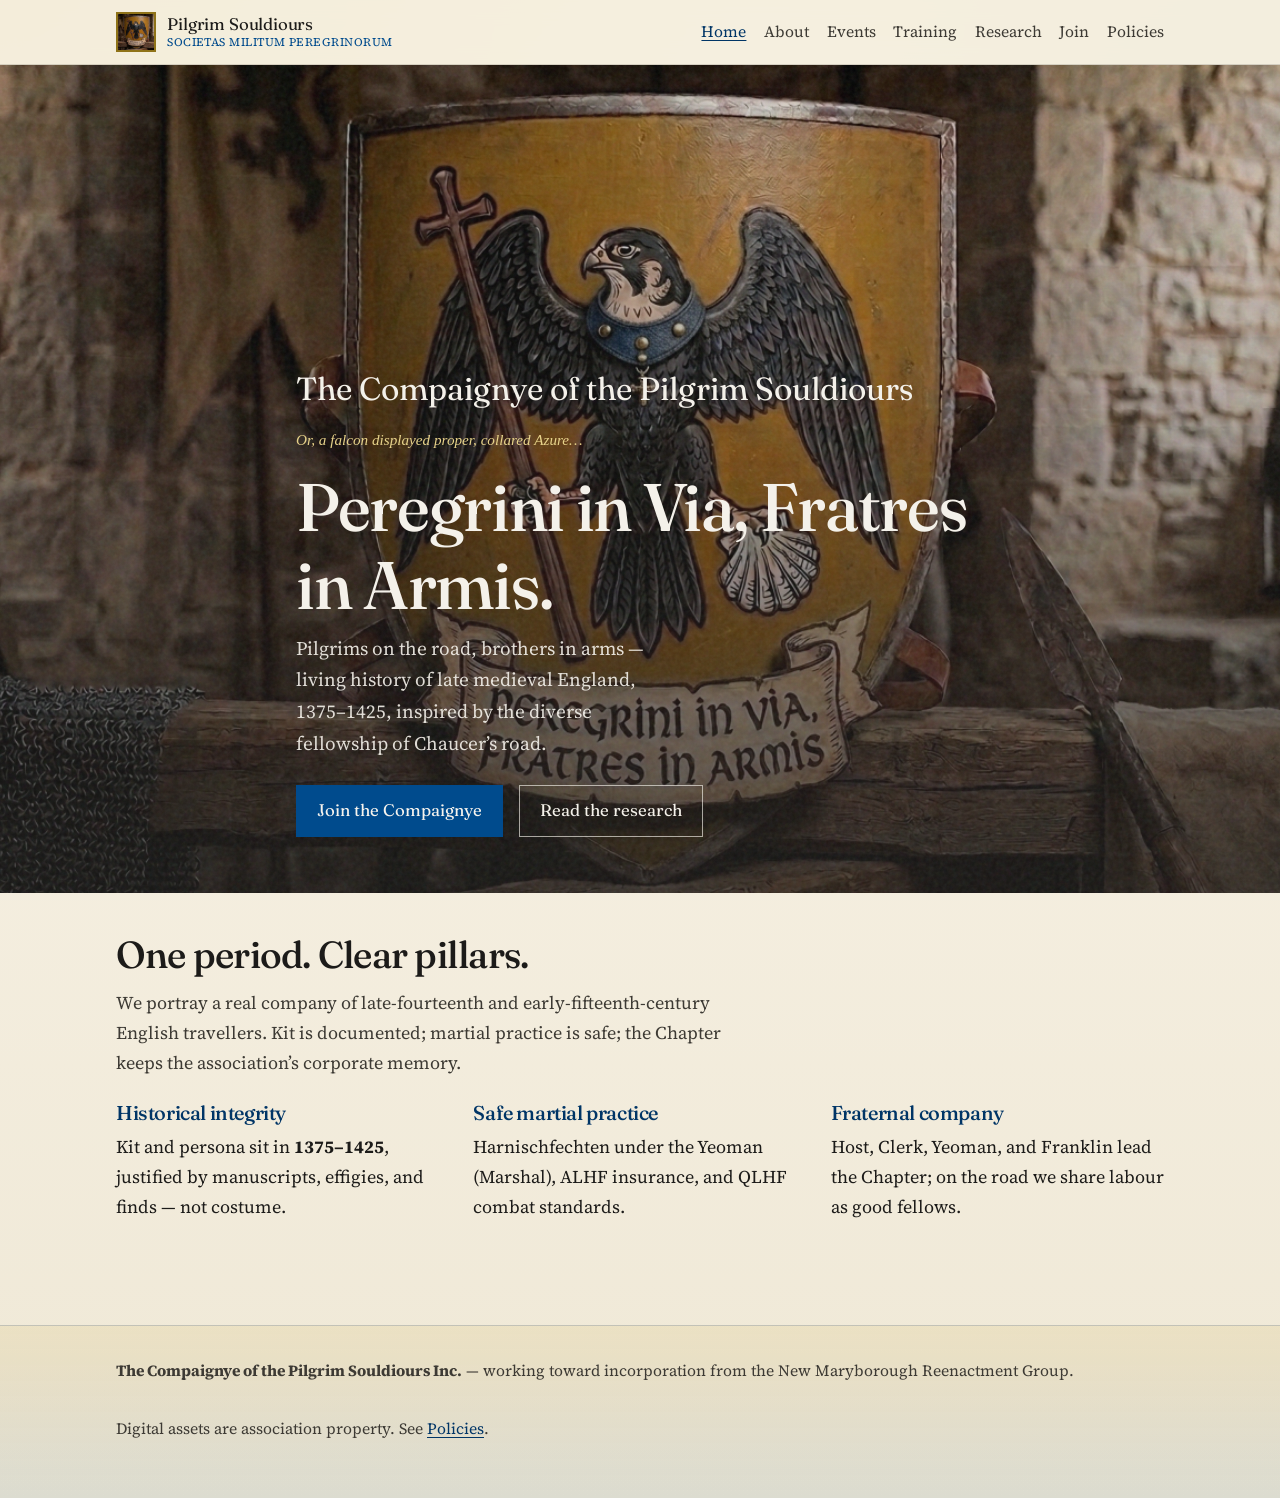
==== commit e5d1af59: "Add training sign-in page fronted to the Google Form. Gives participants a public Form/QR entry poin" ====
--- a/index.html
+++ b/index.html
@@ -22,6 +22,7 @@
         <a href="index.html" aria-current="page">Home</a>
         <a href="about.html">About</a>
         <a href="events.html">Events</a>
+        <a href="training.html">Training</a>
         <a href="research.html">Research</a>
         <a href="join.html">Join</a>
         <a href="policies.html">Policies</a>
--- a/assets/css/styles.css
+++ b/assets/css/styles.css
@@ -246,6 +246,11 @@
   animation: rise 0.9s var(--ease) 0.6s forwards;
 }
 
+.cta-row-static {
+  opacity: 1;
+  animation: none;
+}
+
 .button {
   display: inline-block;
   padding: 0.7rem 1.25rem;
@@ -433,6 +438,25 @@
   margin: 1.5rem 0;
 }
 
+.signin-qr {
+  margin: 1.5rem 0 0.5rem;
+  max-width: 15rem;
+}
+
+.signin-qr img {
+  width: 100%;
+  height: auto;
+  background: #fff;
+  border: 1px solid var(--line);
+  padding: 0.65rem;
+}
+
+.signin-qr figcaption {
+  margin-top: 0.5rem;
+  font-size: 0.95rem;
+  color: var(--ink-soft);
+}
+
 .contact-list {
   list-style: none;
   margin: 1.5rem 0 0;
